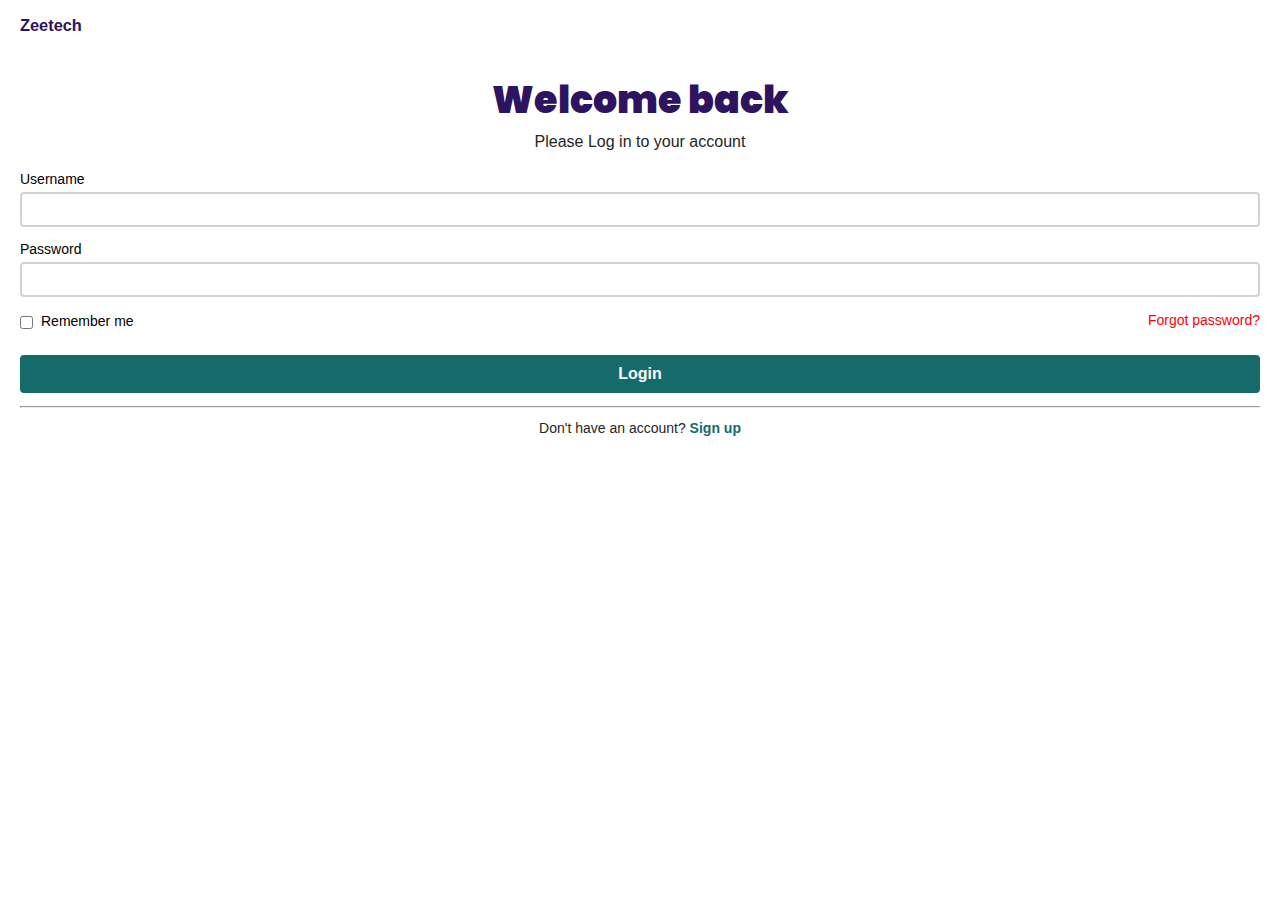
==== login.html @ e2d4876d "initial commit" ====
<!DOCTYPE html>
<html lang="en">
<head>
  <meta charset="UTF-8">
  <meta http-equiv="X-UA-Compatible" content="IE=Edge">
  <meta name="viewport" content="width=device-width, initial-scale=1">

  <title>Zeetech</title>

  <!-- Custom Styles -->
  <link rel="stylesheet" href="style.css">
</head>

<body>
  <h3>Zeetech</h3>
  <h1>Welcome back</h1>
  <p class="subtext">Please Log in to your account</p>
  
  <form id="sign-up" action="#">
      <label>Username
      <input type="text" name="username" id="username" required autocomplete="nickname">
      </label>
      
      <label>Password
      <input type="password" name="password" id="password" required autocomplete="current-password">
      </label>
      
      <div class="container">
        <div class="remember-wrapper">
          <input type="checkbox" name="checkbox" id="remember" class="remember" />
          <label for="remember">Remember me</label>
        </div>
        <a href="#">Forgot password?</a>
      </div>
      
      <button type="submit">Login</button>
  </form>
  
  <hr />
  
  <p class="sign-in">Don't have an account? <a href="./index.html">Sign up</a></p>
  <!-- <script src="main.js"></script> -->
</body>
</html>
---- style.css ----
@import url('https://fonts.googleapis.com/css2?family=Poppins:wght@400;600;900&display=swap');

html {
  font-size: 62.5%;
}

* {
  margin: 0;
  padding: 0;
  box-sizing: border-box;
}

:root {
  --primary-color: #2e1360;
  --button-color: #156b6a;
  --accent-color: #fff000;
}

body {
  min-height: 100vh;
  min-height: 100svh;
  font-size: 1.4rem;
  font-family: -apple-system, BlinkMacSystemFont, 'Segoe UI', Roboto, Oxygen, Ubuntu, Cantarell, 'Open Sans', 'Helvetica Neue', sans-serif;
  padding: 1.6rem 2rem;
  color: #252525;
}

h1 {
  margin-top: 3.6rem;
  font-size: clamp(2.8rem, 5vw, 3.8rem);
  text-align: center;
  font-family: "Poppins", sans-serif;
  font-weight: 900;
}

.subtext {
  font-size: 1.6rem;
  font-weight: 500;
  margin-block: .5rem 2rem;
  text-align: center;
}

form {
  margin-top: 2rem;
}

h1, h3 {
  color: var(--primary-color);
}

form {
  display: flex;
  flex-direction: column;
  gap: 1.4rem;
  margin-bottom: 1rem;
}

label {
  color: black;
  font-weight: 500;
}

label:last-of-type p {
  font-size: 1.2rem;
  line-height: 1.2;
  margin-top: .5rem;
  font-weight: 400;
}

input {
  display: block;
  width: 100%;
  margin-top: .5rem;
  padding: .8rem;
  border-style: solid;
  border-color: lightgrey;
}

input:focus {
  outline-color: var(--button-color);
}

button, input {
  border-radius: 4px;
}

button {
  display: block;
  padding-block: 1rem;
  margin-block: 1.2rem .3rem;
  font-weight: 600;
  font-size: 1.6rem;
  background: var(--button-color);
  color: #ffffff;
  border: none;
}

a {
  text-decoration: none;
  color: var(--button-color);
  font-weight: 600;
}

.policy {
  margin-bottom: 2.5rem;
}

.sign-in {
  margin-top: 1.2rem;
  text-align: center;
}

.policy, .policy a {
  font-size: 1.4rem;
}

.container {
  display: flex;
  justify-content: space-between;
  align-items: center;
}

.remember-wrapper {
  display: flex;
  align-items: center;
  gap: .8rem;
}

.remember-wrapper label {
  align-self: flex-end;
}

.remember {
  width: auto;
  accent-color: var(--button-color);
}

.container a {
  color: red;
  font-weight: 400;
}
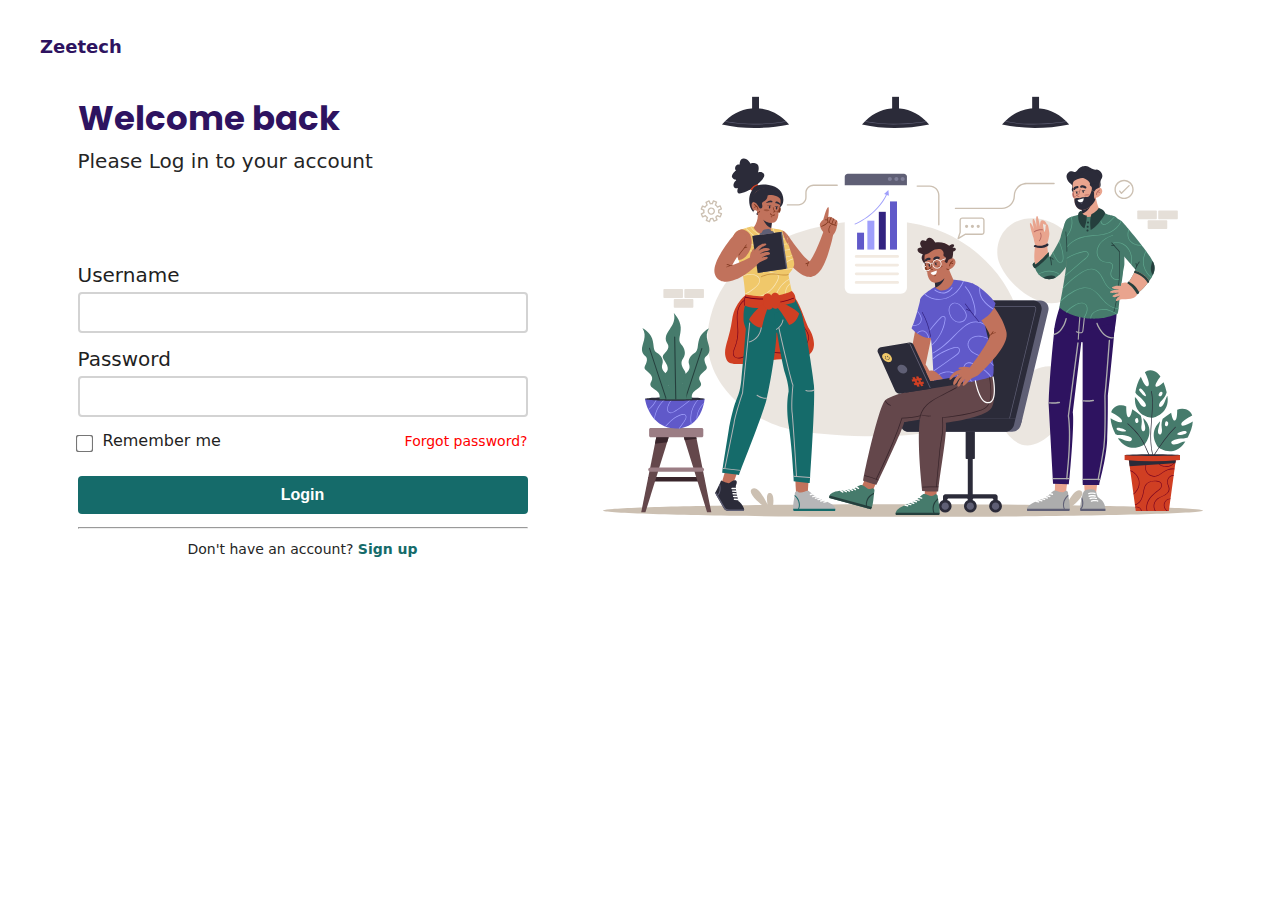
==== commit ac6415d7: "Format the code with a formatter" ====
--- a/login.html
+++ b/login.html
@@ -12,33 +12,46 @@
 </head>
 
 <body>
-  <h3>Zeetech</h3>
-  <h1>Welcome back</h1>
-  <p class="subtext">Please Log in to your account</p>
+  <header>
+    <h3>Zeetech</h3>
+  </header>
   
-  <form id="sign-up" action="#">
-      <label>Username
-      <input type="text" name="username" id="username" required autocomplete="nickname">
-      </label>
-      
-      <label>Password
-      <input type="password" name="password" id="password" required autocomplete="current-password">
-      </label>
-      
-      <div class="container">
-        <div class="remember-wrapper">
-          <input type="checkbox" name="checkbox" id="remember" class="remember" />
-          <label for="remember">Remember me</label>
-        </div>
-        <a href="#">Forgot password?</a>
-      </div>
-      
-      <button type="submit">Login</button>
-  </form>
-  
-  <hr />
-  
-  <p class="sign-in">Don't have an account? <a href="./index.html">Sign up</a></p>
+  <main class="wrapper">
+    <div class="main-container">
+      <h1>Welcome back</h1>
+      <p class="subtext extra-space">Please Log in to your account</p>
+    
+      <form id="sign-up" action="#">
+          <label>Username
+          <input type="text" name="username" id="username" required autocomplete="nickname">
+          </label>
+    
+          <label>Password
+          <input type="password" name="password" id="password" required autocomplete="current-password">
+          </label>
+    
+          <div class="container">
+            <div class="remember-wrapper">
+              <input type="checkbox" name="checkbox" id="remember" class="remember" />
+              <label for="remember">Remember me</label>
+            </div>
+            <a href="#">Forgot password?</a>
+          </div>
+    
+          <button type="submit">Login</button>
+      </form>
+    
+      <hr />
+    
+      <p class="sign-in">Don't have an account? <a href="./index.html">Sign up</a></p>
+    </div>
+    <img
+          src="./images/people.svg"
+          alt="people background"
+          width="325px"
+          height="auto"
+        />
+  </main>
   <!-- <script src="main.js"></script> -->
 </body>
 </html>--- a/style.css
+++ b/style.css
@@ -1,4 +1,4 @@
-@import url('https://fonts.googleapis.com/css2?family=Poppins:wght@400;600;900&display=swap');
+@import url("https://fonts.googleapis.com/css2?family=Poppins:wght@400;700;900&display=swap");
 
 html {
   font-size: 62.5%;
@@ -20,23 +20,33 @@
   min-height: 100vh;
   min-height: 100svh;
   font-size: 1.4rem;
-  font-family: -apple-system, BlinkMacSystemFont, 'Segoe UI', Roboto, Oxygen, Ubuntu, Cantarell, 'Open Sans', 'Helvetica Neue', sans-serif;
+  font-family: system-ui, sans-serif;
   padding: 1.6rem 2rem;
   color: #252525;
+  gap: 5rem;
+}
+
+.main-container {
+  max-width: 400px;
+  margin-inline: auto;
+}
+
+img {
+  display: none;
 }
 
 h1 {
   margin-top: 3.6rem;
-  font-size: clamp(2.8rem, 5vw, 3.8rem);
+  font-size: clamp(2.6rem, 4vw, 3.4rem);
   text-align: center;
   font-family: "Poppins", sans-serif;
-  font-weight: 900;
+  font-weight: 700;
 }
 
 .subtext {
   font-size: 1.6rem;
   font-weight: 500;
-  margin-block: .5rem 2rem;
+  margin-block: 0.5rem 2rem;
   text-align: center;
 }
 
@@ -44,7 +54,8 @@
   margin-top: 2rem;
 }
 
-h1, h3 {
+h1,
+h3 {
   color: var(--primary-color);
 }
 
@@ -56,22 +67,21 @@
 }
 
 label {
-  color: black;
-  font-weight: 500;
+  color: #1f1f1f;
 }
 
 label:last-of-type p {
   font-size: 1.2rem;
   line-height: 1.2;
-  margin-top: .5rem;
+  margin-top: 0.5rem;
   font-weight: 400;
 }
 
 input {
   display: block;
   width: 100%;
-  margin-top: .5rem;
-  padding: .8rem;
+  margin-top: 0.5rem;
+  padding: 0.8rem;
   border-style: solid;
   border-color: lightgrey;
 }
@@ -80,19 +90,34 @@
   outline-color: var(--button-color);
 }
 
-button, input {
+input[type=checkbox] {
+  transform: scale(1.35);
+  margin-right: .4rem;
+}
+
+button, input[type=checkbox] {
+  cursor: pointer;
+}
+
+button,
+input {
   border-radius: 4px;
 }
 
 button {
   display: block;
   padding-block: 1rem;
-  margin-block: 1.2rem .3rem;
+  margin-block: 1.2rem 0.3rem;
   font-weight: 600;
   font-size: 1.6rem;
   background: var(--button-color);
   color: #ffffff;
   border: none;
+  transition: background-color .2s linear;
+}
+
+button:hover {
+  background-color: #0a3534;
 }
 
 a {
@@ -110,7 +135,8 @@
   text-align: center;
 }
 
-.policy, .policy a {
+.policy,
+.policy a {
   font-size: 1.4rem;
 }
 
@@ -123,7 +149,7 @@
 .remember-wrapper {
   display: flex;
   align-items: center;
-  gap: .8rem;
+  gap: 0.8rem;
 }
 
 .remember-wrapper label {
@@ -138,4 +164,85 @@
 .container a {
   color: red;
   font-weight: 400;
-}+}
+
+@media screen and (min-width: 48em) {
+  header {
+    padding: 2rem 2rem 0;
+  }  
+
+  h3 {
+    font-size: 1.8rem;
+  }
+
+  label {
+    font-size: 2rem;
+  }
+
+  label:last-of-type p {
+    font-size: 1.4rem;
+  }
+
+  input[type] {
+    font-size: 1.8rem;
+  }
+
+  label:last-child {
+    font-size: 1.6rem;
+    cursor: pointer;
+  }
+
+  .policy,
+  .policy a {
+    font-size: 1.5rem;
+  }
+}
+
+@media screen and (min-width: 64em) {
+  .wrapper {
+    display: flex;
+    max-width: 1200px;
+    margin: auto;
+  }
+
+  .extra-space {
+    margin-bottom: 10vh;
+    margin-bottom: 10svh;
+  }
+
+  header {
+    max-width: 1200px;
+    margin-inline: auto;
+    padding: 2rem 0 0;
+  }
+
+  h1, .subtext {
+    text-align: left;
+  }
+
+  img {
+    display: block;
+    width: 400px;
+    max-width: 600px;
+    flex: 1 1 0;
+    margin-inline: auto;
+  }
+
+  .main-container {
+    flex: 2 1 0;
+    max-width: 450px;
+  }
+
+  label, .subtext {
+    font-size: 2rem;
+  }
+
+  label:last-of-type p {
+    font-size: 1.4rem;
+  }
+
+  .policy,
+  .policy a {
+    font-size: 1.5rem;
+  }
+}
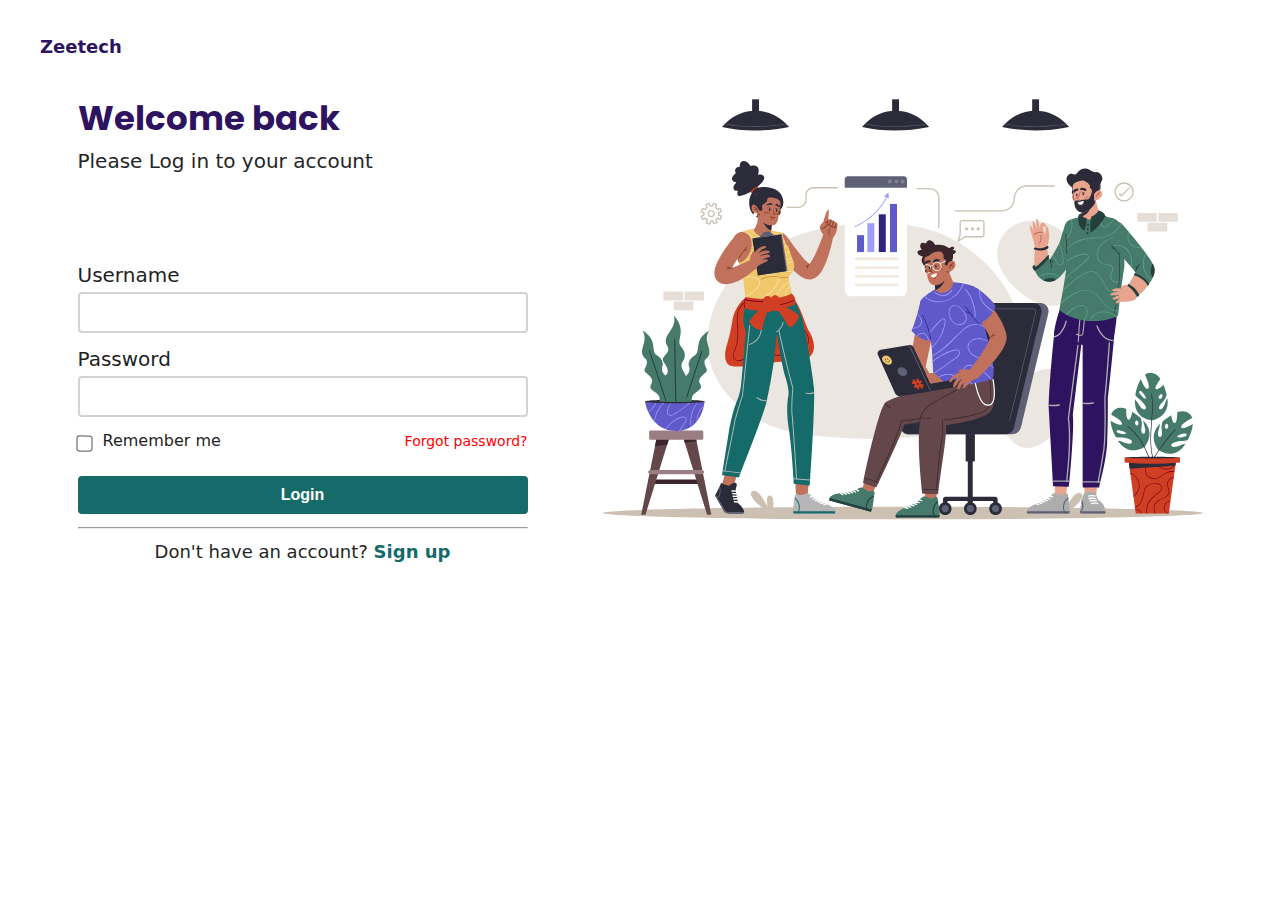
==== commit 42a68af5: "Change the id of both input elements" ====
--- a/login.html
+++ b/login.html
@@ -22,12 +22,12 @@
       <p class="subtext extra-space">Please Log in to your account</p>
     
       <form id="sign-up" action="#">
-          <label>Username
-          <input type="text" name="username" id="username" required autocomplete="nickname">
+          <label for="login-username">Username
+          <input type="text" name="username" id="login-username" required autocomplete="nickname">
           </label>
     
-          <label>Password
-          <input type="password" name="password" id="password" required autocomplete="current-password">
+          <label for="login-password">Password
+          <input type="password" name="password" id="login-password" required autocomplete="current-password">
           </label>
     
           <div class="container">
@@ -52,6 +52,6 @@
           height="auto"
         />
   </main>
-  <!-- <script src="main.js"></script> -->
+  <script src="main.js"></script>
 </body>
 </html>--- a/style.css
+++ b/style.css
@@ -88,11 +88,6 @@
 
 input:focus {
   outline-color: var(--button-color);
-}
-
-input[type=checkbox] {
-  transform: scale(1.35);
-  margin-right: .4rem;
 }
 
 button, input[type=checkbox] {
@@ -187,14 +182,23 @@
     font-size: 1.8rem;
   }
 
+  input[type=checkbox] {
+    transform: scale(1.25);
+    margin-right: .4rem;
+  }
+
   label:last-child {
     font-size: 1.6rem;
     cursor: pointer;
   }
 
   .policy,
-  .policy a {
-    font-size: 1.5rem;
+  .policy a, label:last-of-type p {
+    font-size: 1.6rem;
+  }
+
+  .sign-in {
+    font-size: 1.8rem;
   }
 }
 
@@ -236,13 +240,4 @@
   label, .subtext {
     font-size: 2rem;
   }
-
-  label:last-of-type p {
-    font-size: 1.4rem;
-  }
-
-  .policy,
-  .policy a {
-    font-size: 1.5rem;
-  }
-}
+}
